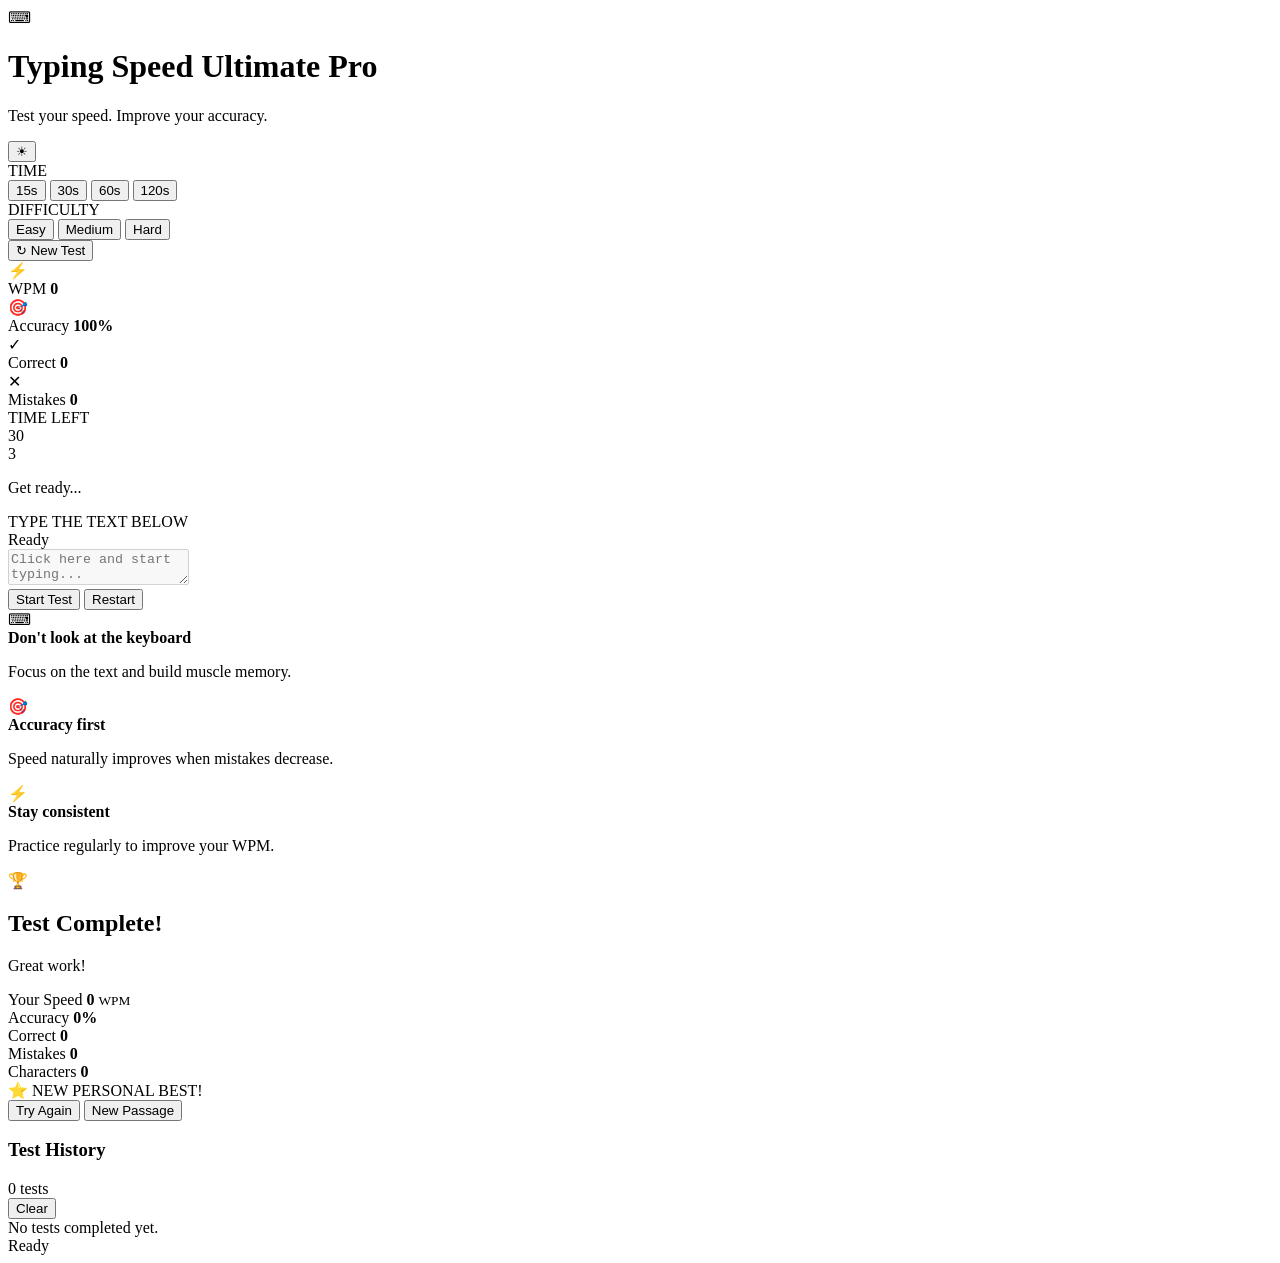
==== index.html @ 89969267 "Create index.html" ====
<!DOCTYPE html>
<html lang="en">
<head>
  <meta charset="UTF-8">
  <meta name="viewport" content="width=device-width, initial-scale=1.0">
  <title>Typing Speed Ultimate Pro</title>
  <link rel="stylesheet" href="style.css">
</head>

<body>

  <div class="app">

    <!-- HEADER -->
    <header class="topbar">

      <div class="brand-area">
        <div class="logo">⌨</div>

        <div>
          <h1>Typing Speed <span>Ultimate Pro</span></h1>
          <p>Test your speed. Improve your accuracy.</p>
        </div>
      </div>

      <button id="themeBtn" class="icon-button" title="Change theme">
        ☀
      </button>

    </header>


    <!-- HOME / TEST SCREEN -->
    <main id="testScreen">

      <!-- SETTINGS -->
      <section class="settings-card">

        <div class="setting-group">
          <label>TIME</label>

          <div class="segmented">
            <button class="time-btn" data-time="15">15s</button>
            <button class="time-btn active" data-time="30">30s</button>
            <button class="time-btn" data-time="60">60s</button>
            <button class="time-btn" data-time="120">120s</button>
          </div>
        </div>


        <div class="setting-group">
          <label>DIFFICULTY</label>

          <div class="segmented">
            <button class="difficulty-btn active" data-difficulty="easy">
              Easy
            </button>

            <button class="difficulty-btn" data-difficulty="medium">
              Medium
            </button>

            <button class="difficulty-btn" data-difficulty="hard">
              Hard
            </button>
          </div>
        </div>


        <button id="newTestBtn" class="new-test-button">
          <span>↻</span>
          New Test
        </button>

      </section>


      <!-- LIVE STATS -->
      <section class="stats-grid">

        <div class="stat-card">
          <div class="stat-icon">⚡</div>
          <div>
            <span>WPM</span>
            <strong id="wpm">0</strong>
          </div>
        </div>

        <div class="stat-card">
          <div class="stat-icon">🎯</div>
          <div>
            <span>Accuracy</span>
            <strong id="accuracy">100%</strong>
          </div>
        </div>

        <div class="stat-card">
          <div class="stat-icon">✓</div>
          <div>
            <span>Correct</span>
            <strong id="correctChars">0</strong>
          </div>
        </div>

        <div class="stat-card">
          <div class="stat-icon">✕</div>
          <div>
            <span>Mistakes</span>
            <strong id="mistakes">0</strong>
          </div>
        </div>

      </section>


      <!-- TIMER -->
      <section class="timer-area">

        <div class="timer-label">TIME LEFT</div>

        <div id="timer" class="timer">
          30
        </div>

        <div class="progress-track">
          <div id="progressBar" class="progress-bar"></div>
        </div>

      </section>


      <!-- TYPING AREA -->
      <section class="typing-card">

        <div id="countdownOverlay" class="countdown-overlay hidden">
          <div id="countdownNumber">3</div>
          <p>Get ready...</p>
        </div>


        <div class="typing-header">

          <div>
            <span class="small-label">TYPE THE TEXT BELOW</span>
          </div>

          <div id="statusText" class="status">
            Ready
          </div>

        </div>


        <div id="textDisplay" class="text-display"></div>


        <textarea
          id="typingInput"
          class="typing-input"
          placeholder="Click here and start typing..."
          autocomplete="off"
          autocorrect="off"
          autocapitalize="off"
          spellcheck="false"
          disabled
        ></textarea>


        <div class="typing-actions">

          <button id="startBtn" class="start-button">
            Start Test
          </button>

          <button id="restartBtn" class="secondary-button">
            Restart
          </button>

        </div>

      </section>


      <!-- QUICK TIPS -->
      <section class="tips-card">

        <div class="tip">
          <span>⌨</span>
          <div>
            <strong>Don't look at the keyboard</strong>
            <p>Focus on the text and build muscle memory.</p>
          </div>
        </div>

        <div class="tip">
          <span>🎯</span>
          <div>
            <strong>Accuracy first</strong>
            <p>Speed naturally improves when mistakes decrease.</p>
          </div>
        </div>

        <div class="tip">
          <span>⚡</span>
          <div>
            <strong>Stay consistent</strong>
            <p>Practice regularly to improve your WPM.</p>
          </div>
        </div>

      </section>

    </main>


    <!-- RESULTS SCREEN -->
    <section id="resultsScreen" class="results-screen hidden">

      <div class="results-card">

        <div class="results-top">
          <div class="trophy">🏆</div>

          <h2>Test Complete!</h2>

          <p id="resultMessage">
            Great work!
          </p>
        </div>


        <div class="big-score">

          <span>Your Speed</span>

          <strong id="finalWpm">
            0
          </strong>

          <small>WPM</small>

        </div>


        <div class="result-grid">

          <div class="result-stat">
            <span>Accuracy</span>
            <strong id="finalAccuracy">0%</strong>
          </div>

          <div class="result-stat">
            <span>Correct</span>
            <strong id="finalCorrect">0</strong>
          </div>

          <div class="result-stat">
            <span>Mistakes</span>
            <strong id="finalMistakes">0</strong>
          </div>

          <div class="result-stat">
            <span>Characters</span>
            <strong id="finalCharacters">0</strong>
          </div>

        </div>


        <div id="newRecord" class="new-record hidden">
          ⭐ NEW PERSONAL BEST!
        </div>


        <div class="result-actions">

          <button id="tryAgainBtn" class="start-button">
            Try Again
          </button>

          <button id="newPassageBtn" class="secondary-button">
            New Passage
          </button>

        </div>

      </div>


      <!-- HISTORY -->
      <div class="history-panel">

        <div class="history-header">

          <div>
            <h3>Test History</h3>
            <span id="historyCount">
              0 tests
            </span>
          </div>

          <button id="clearHistoryBtn">
            Clear
          </button>

        </div>


        <div id="historyList" class="history-list">

          <div class="empty-history">
            No tests completed yet.
          </div>

        </div>

      </div>

    </section>

  </div>


  <!-- TOAST -->
  <div id="toast" class="toast">
    Ready
  </div>


  <script src="script.js"></script>

</body>
</html>
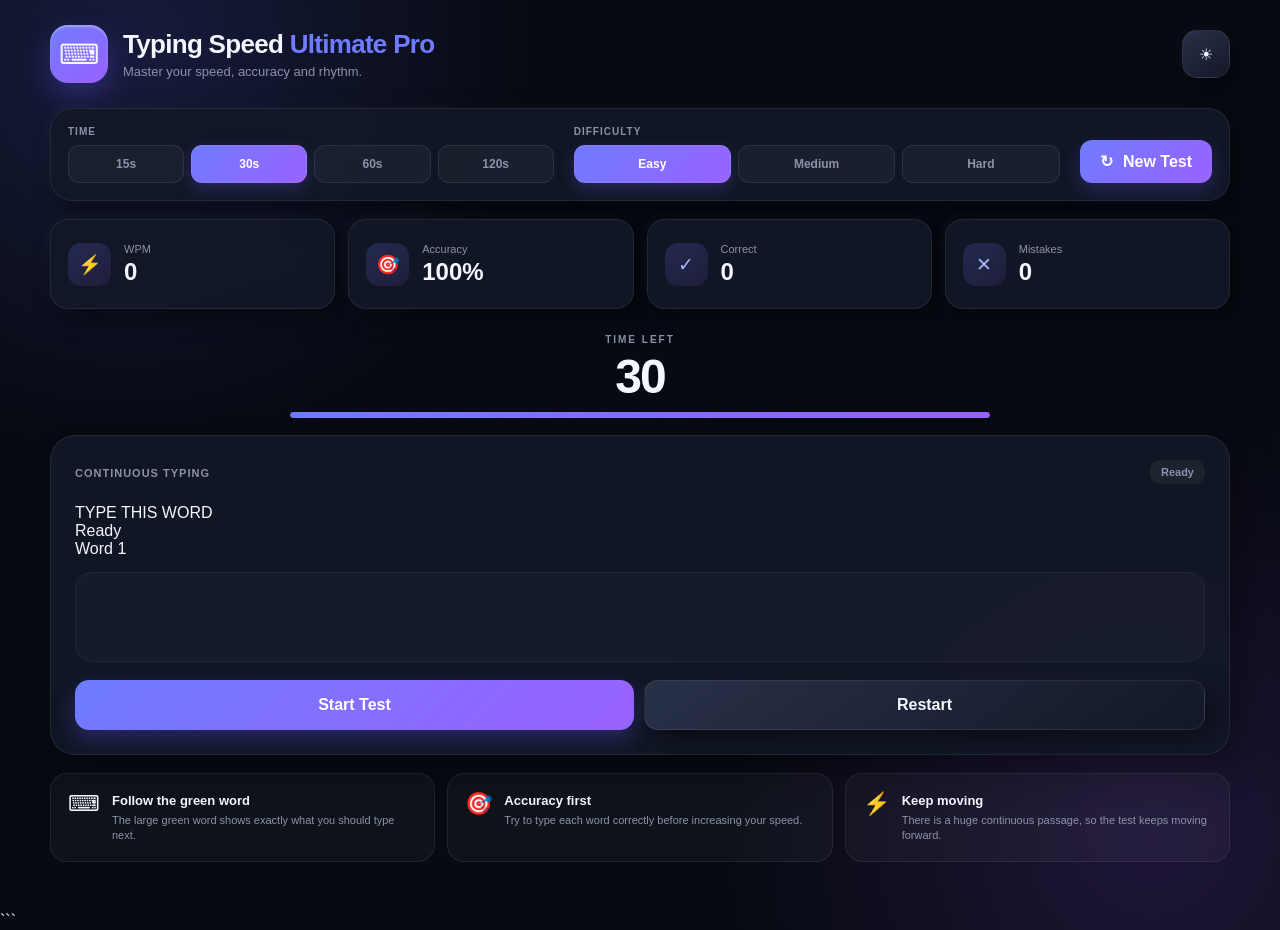
==== commit db4662f0: "Update index.html" ====
--- a/index.html
+++ b/index.html
@@ -1,333 +1,524 @@
 <!DOCTYPE html>
 <html lang="en">
 <head>
-  <meta charset="UTF-8">
-  <meta name="viewport" content="width=device-width, initial-scale=1.0">
-  <title>Typing Speed Ultimate Pro</title>
-  <link rel="stylesheet" href="style.css">
+<meta charset="UTF-8">
+<meta name="viewport" content="width=device-width, initial-scale=1.0">
+<title>Typing Speed Ultimate Pro</title>
+<link rel="stylesheet" href="style.css">
 </head>
 
 <body>
 
-  <div class="app">
-
-    <!-- HEADER -->
-    <header class="topbar">
-
-      <div class="brand-area">
-        <div class="logo">⌨</div>
-
-        <div>
-          <h1>Typing Speed <span>Ultimate Pro</span></h1>
-          <p>Test your speed. Improve your accuracy.</p>
-        </div>
-      </div>
-
-      <button id="themeBtn" class="icon-button" title="Change theme">
-        ☀
+<div class="app">
+
+<header class="topbar">
+
+  <div class="brand-area">
+
+    <div class="logo">⌨</div>
+
+    <div>
+      <h1>Typing Speed <span>Ultimate Pro</span></h1>
+      <p>Master your speed, accuracy and rhythm.</p>
+    </div>
+
+  </div>
+
+  <button id="themeBtn" class="icon-button">
+    ☀
+  </button>
+
+</header>
+
+
+<main id="testScreen">
+
+  <!-- SETTINGS -->
+
+  <section class="settings-card">
+
+    <div class="setting-group">
+
+      <label>TIME</label>
+
+      <div class="segmented">
+
+        <button class="time-btn" data-time="15">
+          15s
+        </button>
+
+        <button class="time-btn active" data-time="30">
+          30s
+        </button>
+
+        <button class="time-btn" data-time="60">
+          60s
+        </button>
+
+        <button class="time-btn" data-time="120">
+          120s
+        </button>
+
+      </div>
+
+    </div>
+
+
+    <div class="setting-group">
+
+      <label>DIFFICULTY</label>
+
+      <div class="segmented">
+
+        <button class="difficulty-btn active" data-difficulty="easy">
+          Easy
+        </button>
+
+        <button class="difficulty-btn" data-difficulty="medium">
+          Medium
+        </button>
+
+        <button class="difficulty-btn" data-difficulty="hard">
+          Hard
+        </button>
+
+      </div>
+
+    </div>
+
+
+    <button id="newTestBtn" class="new-test-button">
+      <span>↻</span>
+      New Test
+    </button>
+
+  </section>
+
+
+  <!-- LIVE STATS -->
+
+  <section class="stats-grid">
+
+    <div class="stat-card">
+
+      <div class="stat-icon">⚡</div>
+
+      <div>
+        <span>WPM</span>
+        <strong id="wpm">0</strong>
+      </div>
+
+    </div>
+
+
+    <div class="stat-card">
+
+      <div class="stat-icon">🎯</div>
+
+      <div>
+        <span>Accuracy</span>
+        <strong id="accuracy">100%</strong>
+      </div>
+
+    </div>
+
+
+    <div class="stat-card">
+
+      <div class="stat-icon">✓</div>
+
+      <div>
+        <span>Correct</span>
+        <strong id="correctChars">0</strong>
+      </div>
+
+    </div>
+
+
+    <div class="stat-card">
+
+      <div class="stat-icon">✕</div>
+
+      <div>
+        <span>Mistakes</span>
+        <strong id="mistakes">0</strong>
+      </div>
+
+    </div>
+
+  </section>
+
+
+  <!-- TIMER -->
+
+  <section class="timer-area">
+
+    <div class="timer-label">
+      TIME LEFT
+    </div>
+
+    <div id="timer" class="timer">
+      30
+    </div>
+
+    <div class="progress-track">
+
+      <div
+        id="progressBar"
+        class="progress-bar">
+      </div>
+
+    </div>
+
+  </section>
+
+
+  <!-- NEW CONTINUOUS TYPING AREA -->
+
+  <section class="typing-card">
+
+    <div
+      id="countdownOverlay"
+      class="countdown-overlay hidden">
+
+      <div id="countdownNumber">
+        3
+      </div>
+
+      <p>Get ready...</p>
+
+    </div>
+
+
+    <div class="typing-header">
+
+      <div>
+
+        <span class="small-label">
+          CONTINUOUS TYPING
+        </span>
+
+      </div>
+
+      <div id="statusText" class="status">
+        Ready
+      </div>
+
+    </div>
+
+
+    <!-- FOCUS WORD -->
+
+    <div class="focus-word-area">
+
+      <div class="focus-label">
+        TYPE THIS WORD
+      </div>
+
+      <div
+        id="focusWord"
+        class="focus-word">
+        Ready
+      </div>
+
+      <div
+        id="wordCounter"
+        class="word-counter">
+        Word 1
+      </div>
+
+    </div>
+
+
+    <!-- MOVING WORDS -->
+
+    <div
+      id="movingText"
+      class="moving-text">
+    </div>
+
+
+    <!-- TYPING INPUT -->
+
+    <textarea
+      id="typingInput"
+      class="typing-input"
+      placeholder="Click here and start typing..."
+      autocomplete="off"
+      autocorrect="off"
+      autocapitalize="off"
+      spellcheck="false"
+      disabled>
+    </textarea>
+
+
+    <div class="typing-actions">
+
+      <button
+        id="startBtn"
+        class="start-button">
+        Start Test
       </button>
 
-    </header>
-
-
-    <!-- HOME / TEST SCREEN -->
-    <main id="testScreen">
-
-      <!-- SETTINGS -->
-      <section class="settings-card">
-
-        <div class="setting-group">
-          <label>TIME</label>
-
-          <div class="segmented">
-            <button class="time-btn" data-time="15">15s</button>
-            <button class="time-btn active" data-time="30">30s</button>
-            <button class="time-btn" data-time="60">60s</button>
-            <button class="time-btn" data-time="120">120s</button>
-          </div>
-        </div>
-
-
-        <div class="setting-group">
-          <label>DIFFICULTY</label>
-
-          <div class="segmented">
-            <button class="difficulty-btn active" data-difficulty="easy">
-              Easy
-            </button>
-
-            <button class="difficulty-btn" data-difficulty="medium">
-              Medium
-            </button>
-
-            <button class="difficulty-btn" data-difficulty="hard">
-              Hard
-            </button>
-          </div>
-        </div>
-
-
-        <button id="newTestBtn" class="new-test-button">
-          <span>↻</span>
-          New Test
-        </button>
-
-      </section>
-
-
-      <!-- LIVE STATS -->
-      <section class="stats-grid">
-
-        <div class="stat-card">
-          <div class="stat-icon">⚡</div>
-          <div>
-            <span>WPM</span>
-            <strong id="wpm">0</strong>
-          </div>
-        </div>
-
-        <div class="stat-card">
-          <div class="stat-icon">🎯</div>
-          <div>
-            <span>Accuracy</span>
-            <strong id="accuracy">100%</strong>
-          </div>
-        </div>
-
-        <div class="stat-card">
-          <div class="stat-icon">✓</div>
-          <div>
-            <span>Correct</span>
-            <strong id="correctChars">0</strong>
-          </div>
-        </div>
-
-        <div class="stat-card">
-          <div class="stat-icon">✕</div>
-          <div>
-            <span>Mistakes</span>
-            <strong id="mistakes">0</strong>
-          </div>
-        </div>
-
-      </section>
-
-
-      <!-- TIMER -->
-      <section class="timer-area">
-
-        <div class="timer-label">TIME LEFT</div>
-
-        <div id="timer" class="timer">
-          30
-        </div>
-
-        <div class="progress-track">
-          <div id="progressBar" class="progress-bar"></div>
-        </div>
-
-      </section>
-
-
-      <!-- TYPING AREA -->
-      <section class="typing-card">
-
-        <div id="countdownOverlay" class="countdown-overlay hidden">
-          <div id="countdownNumber">3</div>
-          <p>Get ready...</p>
-        </div>
-
-
-        <div class="typing-header">
-
-          <div>
-            <span class="small-label">TYPE THE TEXT BELOW</span>
-          </div>
-
-          <div id="statusText" class="status">
-            Ready
-          </div>
-
-        </div>
-
-
-        <div id="textDisplay" class="text-display"></div>
-
-
-        <textarea
-          id="typingInput"
-          class="typing-input"
-          placeholder="Click here and start typing..."
-          autocomplete="off"
-          autocorrect="off"
-          autocapitalize="off"
-          spellcheck="false"
-          disabled
-        ></textarea>
-
-
-        <div class="typing-actions">
-
-          <button id="startBtn" class="start-button">
-            Start Test
-          </button>
-
-          <button id="restartBtn" class="secondary-button">
-            Restart
-          </button>
-
-        </div>
-
-      </section>
-
-
-      <!-- QUICK TIPS -->
-      <section class="tips-card">
-
-        <div class="tip">
-          <span>⌨</span>
-          <div>
-            <strong>Don't look at the keyboard</strong>
-            <p>Focus on the text and build muscle memory.</p>
-          </div>
-        </div>
-
-        <div class="tip">
-          <span>🎯</span>
-          <div>
-            <strong>Accuracy first</strong>
-            <p>Speed naturally improves when mistakes decrease.</p>
-          </div>
-        </div>
-
-        <div class="tip">
-          <span>⚡</span>
-          <div>
-            <strong>Stay consistent</strong>
-            <p>Practice regularly to improve your WPM.</p>
-          </div>
-        </div>
-
-      </section>
-
-    </main>
-
-
-    <!-- RESULTS SCREEN -->
-    <section id="resultsScreen" class="results-screen hidden">
-
-      <div class="results-card">
-
-        <div class="results-top">
-          <div class="trophy">🏆</div>
-
-          <h2>Test Complete!</h2>
-
-          <p id="resultMessage">
-            Great work!
-          </p>
-        </div>
-
-
-        <div class="big-score">
-
-          <span>Your Speed</span>
-
-          <strong id="finalWpm">
-            0
-          </strong>
-
-          <small>WPM</small>
-
-        </div>
-
-
-        <div class="result-grid">
-
-          <div class="result-stat">
-            <span>Accuracy</span>
-            <strong id="finalAccuracy">0%</strong>
-          </div>
-
-          <div class="result-stat">
-            <span>Correct</span>
-            <strong id="finalCorrect">0</strong>
-          </div>
-
-          <div class="result-stat">
-            <span>Mistakes</span>
-            <strong id="finalMistakes">0</strong>
-          </div>
-
-          <div class="result-stat">
-            <span>Characters</span>
-            <strong id="finalCharacters">0</strong>
-          </div>
-
-        </div>
-
-
-        <div id="newRecord" class="new-record hidden">
-          ⭐ NEW PERSONAL BEST!
-        </div>
-
-
-        <div class="result-actions">
-
-          <button id="tryAgainBtn" class="start-button">
-            Try Again
-          </button>
-
-          <button id="newPassageBtn" class="secondary-button">
-            New Passage
-          </button>
-
-        </div>
-
-      </div>
-
-
-      <!-- HISTORY -->
-      <div class="history-panel">
-
-        <div class="history-header">
-
-          <div>
-            <h3>Test History</h3>
-            <span id="historyCount">
-              0 tests
-            </span>
-          </div>
-
-          <button id="clearHistoryBtn">
-            Clear
-          </button>
-
-        </div>
-
-
-        <div id="historyList" class="history-list">
-
-          <div class="empty-history">
-            No tests completed yet.
-          </div>
-
-        </div>
-
-      </div>
-
-    </section>
+      <button
+        id="restartBtn"
+        class="secondary-button">
+        Restart
+      </button>
+
+    </div>
+
+  </section>
+
+
+  <!-- TIPS -->
+
+  <section class="tips-card">
+
+    <div class="tip">
+
+      <span>⌨</span>
+
+      <div>
+        <strong>
+          Follow the green word
+        </strong>
+
+        <p>
+          The large green word shows exactly
+          what you should type next.
+        </p>
+      </div>
+
+    </div>
+
+
+    <div class="tip">
+
+      <span>🎯</span>
+
+      <div>
+        <strong>
+          Accuracy first
+        </strong>
+
+        <p>
+          Try to type each word correctly
+          before increasing your speed.
+        </p>
+      </div>
+
+    </div>
+
+
+    <div class="tip">
+
+      <span>⚡</span>
+
+      <div>
+        <strong>
+          Keep moving
+        </strong>
+
+        <p>
+          There is a huge continuous passage,
+          so the test keeps moving forward.
+        </p>
+      </div>
+
+    </div>
+
+  </section>
+
+</main>
+
+
+<!-- RESULTS -->
+
+<section
+  id="resultsScreen"
+  class="results-screen hidden">
+
+  <div class="results-card">
+
+    <div class="results-top">
+
+      <div class="trophy">
+        🏆
+      </div>
+
+      <h2>
+        Test Complete!
+      </h2>
+
+      <p id="resultMessage">
+        Great work!
+      </p>
+
+    </div>
+
+
+    <div class="big-score">
+
+      <span>
+        Your Speed
+      </span>
+
+      <strong id="finalWpm">
+        0
+      </strong>
+
+      <small>
+        WPM
+      </small>
+
+    </div>
+
+
+    <div class="result-grid">
+
+      <div class="result-stat">
+
+        <span>
+          Accuracy
+        </span>
+
+        <strong id="finalAccuracy">
+          0%
+        </strong>
+
+      </div>
+
+
+      <div class="result-stat">
+
+        <span>
+          Correct
+        </span>
+
+        <strong id="finalCorrect">
+          0
+        </strong>
+
+      </div>
+
+
+      <div class="result-stat">
+
+        <span>
+          Mistakes
+        </span>
+
+        <strong id="finalMistakes">
+          0
+        </strong>
+
+      </div>
+
+
+      <div class="result-stat">
+
+        <span>
+          Characters
+        </span>
+
+        <strong id="finalCharacters">
+          0
+        </strong>
+
+      </div>
+
+    </div>
+
+
+    <div
+      id="newRecord"
+      class="new-record hidden">
+
+      ⭐ NEW PERSONAL BEST!
+
+    </div>
+
+
+    <div class="result-actions">
+
+      <button
+        id="tryAgainBtn"
+        class="start-button">
+
+        Try Again
+
+      </button>
+
+
+      <button
+        id="newPassageBtn"
+        class="secondary-button">
+
+        New Passage
+
+      </button>
+
+    </div>
 
   </div>
 
 
-  <!-- TOAST -->
-  <div id="toast" class="toast">
-    Ready
+  <!-- HISTORY -->
+
+  <div class="history-panel">
+
+    <div class="history-header">
+
+      <div>
+
+        <h3>
+          Test History
+        </h3>
+
+        <span id="historyCount">
+          0 tests
+        </span>
+
+      </div>
+
+      <button id="clearHistoryBtn">
+        Clear
+      </button>
+
+    </div>
+
+
+    <div
+      id="historyList"
+      class="history-list">
+
+      <div class="empty-history">
+        No tests completed yet.
+      </div>
+
+    </div>
+
   </div>
 
-
-  <script src="script.js"></script>
+</section>
+
+</div>
+
+
+<!-- TOAST -->
+
+<div
+  id="toast"
+  class="toast">
+
+  Ready
+
+</div>
+
+
+<script src="script.js"></script>
 
 </body>
 </html>
+```
--- a/style.css
+++ b/style.css
@@ -0,0 +1,1211 @@
+* {
+  box-sizing: border-box;
+  margin: 0;
+  padding: 0;
+}
+
+:root {
+  --bg: #070a12;
+  --card: rgba(19, 24, 39, 0.88);
+  --card2: rgba(27, 34, 54, 0.9);
+  --text: #f5f7ff;
+  --muted: #8993aa;
+
+  --accent: #6f7cff;
+  --accent2: #9a62ff;
+
+  --green: #42d98b;
+  --red: #ff5c70;
+
+  --border: rgba(255,255,255,0.08);
+
+  --button:
+    linear-gradient(
+      145deg,
+      #293149,
+      #131827
+    );
+
+  --shadow:
+    10px 10px 25px rgba(0,0,0,0.4),
+    -5px -5px 14px rgba(255,255,255,0.025);
+}
+
+body.light {
+  --bg: #e9edf6;
+  --card: rgba(255,255,255,0.88);
+  --card2: #ffffff;
+  --text: #171b28;
+  --muted: #667087;
+
+  --button:
+    linear-gradient(
+      145deg,
+      #ffffff,
+      #dce2ed
+    );
+
+  --border: rgba(0,0,0,0.08);
+
+  --shadow:
+    8px 8px 20px rgba(80,90,110,0.2),
+    -6px -6px 15px rgba(255,255,255,0.9);
+}
+
+html,
+body {
+  min-height: 100%;
+}
+
+body {
+  min-height: 100vh;
+
+  background:
+    radial-gradient(
+      circle at 10% 5%,
+      rgba(93,108,255,0.18),
+      transparent 28%
+    ),
+    radial-gradient(
+      circle at 90% 90%,
+      rgba(154,80,255,0.16),
+      transparent 30%
+    ),
+    var(--bg);
+
+  color: var(--text);
+
+  font-family:
+    Inter,
+    -apple-system,
+    BlinkMacSystemFont,
+    "Segoe UI",
+    Arial,
+    sans-serif;
+
+  transition:
+    background 0.3s,
+    color 0.3s;
+}
+
+button,
+textarea {
+  font: inherit;
+}
+
+button {
+  cursor: pointer;
+  border: none;
+}
+
+.hidden {
+  display: none !important;
+}
+
+
+/* =========================================
+   APP
+   ========================================= */
+
+.app {
+  width: min(1180px, 94%);
+  margin: auto;
+  padding: 25px 0 50px;
+}
+
+
+/* =========================================
+   HEADER
+   ========================================= */
+
+.topbar {
+  display: flex;
+  justify-content: space-between;
+  align-items: center;
+  margin-bottom: 25px;
+}
+
+.brand-area {
+  display: flex;
+  align-items: center;
+  gap: 15px;
+}
+
+.logo {
+  width: 58px;
+  height: 58px;
+
+  display: flex;
+  align-items: center;
+  justify-content: center;
+
+  border-radius: 18px;
+
+  background:
+    linear-gradient(
+      145deg,
+      var(--accent),
+      var(--accent2)
+    );
+
+  box-shadow:
+    0 12px 30px rgba(104,90,255,0.3),
+    inset 0 2px 2px rgba(255,255,255,0.3);
+
+  font-size: 28px;
+}
+
+h1 {
+  font-size: 26px;
+  letter-spacing: -0.7px;
+}
+
+h1 span {
+  color: var(--accent);
+}
+
+.brand-area p {
+  color: var(--muted);
+  font-size: 13px;
+  margin-top: 4px;
+}
+
+.icon-button {
+  width: 48px;
+  height: 48px;
+
+  border-radius: 15px;
+
+  background: var(--button);
+  color: var(--text);
+
+  box-shadow: var(--shadow);
+
+  border: 1px solid var(--border);
+
+  transition: 0.15s;
+}
+
+.icon-button:hover {
+  transform: translateY(-2px);
+}
+
+.icon-button:active {
+  transform: translateY(4px) scale(0.96);
+}
+
+
+/* =========================================
+   SETTINGS
+   ========================================= */
+
+.settings-card {
+  padding: 17px;
+
+  display: flex;
+  align-items: end;
+  gap: 20px;
+
+  background: var(--card);
+
+  border: 1px solid var(--border);
+
+  border-radius: 22px;
+
+  box-shadow: var(--shadow);
+
+  backdrop-filter: blur(20px);
+
+  margin-bottom: 18px;
+}
+
+.setting-group {
+  flex: 1;
+}
+
+.setting-group label {
+  display: block;
+
+  font-size: 10px;
+  font-weight: 800;
+
+  color: var(--muted);
+
+  letter-spacing: 1px;
+
+  margin-bottom: 8px;
+}
+
+.segmented {
+  display: flex;
+  gap: 7px;
+}
+
+.segmented button {
+  flex: 1;
+
+  padding: 11px 13px;
+
+  border-radius: 11px;
+
+  color: var(--muted);
+
+  background: rgba(255,255,255,0.04);
+
+  border: 1px solid var(--border);
+
+  font-size: 12px;
+  font-weight: 700;
+
+  transition: 0.15s;
+}
+
+.segmented button:hover {
+  transform: translateY(-1px);
+}
+
+.segmented button.active {
+  color: white;
+
+  background:
+    linear-gradient(
+      135deg,
+      var(--accent),
+      var(--accent2)
+    );
+
+  box-shadow:
+    0 6px 16px rgba(106,96,255,0.25);
+}
+
+.new-test-button {
+  height: 43px;
+
+  padding: 0 20px;
+
+  border-radius: 12px;
+
+  color: white;
+
+  background:
+    linear-gradient(
+      135deg,
+      var(--accent),
+      var(--accent2)
+    );
+
+  font-weight: 800;
+
+  box-shadow:
+    0 8px 20px rgba(105,91,255,0.25);
+
+  transition: 0.15s;
+}
+
+.new-test-button span {
+  margin-right: 6px;
+}
+
+.new-test-button:hover {
+  transform: translateY(-2px);
+}
+
+.new-test-button:active {
+  transform: translateY(3px);
+}
+
+
+/* =========================================
+   STATS
+   ========================================= */
+
+.stats-grid {
+  display: grid;
+
+  grid-template-columns:
+    repeat(4, 1fr);
+
+  gap: 13px;
+
+  margin-bottom: 18px;
+}
+
+.stat-card {
+  min-height: 90px;
+
+  display: flex;
+  align-items: center;
+
+  gap: 13px;
+
+  padding: 17px;
+
+  border-radius: 18px;
+
+  background: var(--card);
+
+  border: 1px solid var(--border);
+
+  box-shadow: var(--shadow);
+
+  backdrop-filter: blur(15px);
+}
+
+.stat-icon {
+  width: 43px;
+  height: 43px;
+
+  border-radius: 13px;
+
+  display: flex;
+  justify-content: center;
+  align-items: center;
+
+  background:
+    linear-gradient(
+      145deg,
+      rgba(111,124,255,0.2),
+      rgba(154,98,255,0.1)
+    );
+
+  color: #aab2ff;
+
+  font-size: 19px;
+}
+
+.stat-card span {
+  display: block;
+
+  color: var(--muted);
+
+  font-size: 11px;
+
+  margin-bottom: 3px;
+}
+
+.stat-card strong {
+  font-size: 24px;
+}
+
+
+/* =========================================
+   TIMER
+   ========================================= */
+
+.timer-area {
+  text-align: center;
+
+  margin: 25px 0 17px;
+}
+
+.timer-label {
+  color: var(--muted);
+
+  font-size: 10px;
+
+  font-weight: 800;
+
+  letter-spacing: 2px;
+}
+
+.timer {
+  font-size: 48px;
+
+  font-weight: 900;
+
+  margin-top: 4px;
+
+  letter-spacing: -2px;
+}
+
+.progress-track {
+  height: 6px;
+
+  width: 100%;
+
+  max-width: 700px;
+
+  margin: 8px auto 0;
+
+  background: rgba(255,255,255,0.07);
+
+  border-radius: 20px;
+
+  overflow: hidden;
+}
+
+.progress-bar {
+  width: 100%;
+  height: 100%;
+
+  border-radius: inherit;
+
+  background:
+    linear-gradient(
+      90deg,
+      var(--accent),
+      var(--accent2)
+    );
+
+  transition: width 0.2s linear;
+}
+
+
+/* =========================================
+   TYPING CARD
+   ========================================= */
+
+.typing-card {
+  position: relative;
+
+  padding: 24px;
+
+  border-radius: 25px;
+
+  background: var(--card);
+
+  border: 1px solid var(--border);
+
+  box-shadow:
+    15px 15px 35px rgba(0,0,0,0.3),
+    inset 0 1px 1px rgba(255,255,255,0.03);
+
+  backdrop-filter: blur(25px);
+}
+
+.typing-header {
+  display: flex;
+
+  justify-content: space-between;
+
+  align-items: center;
+
+  margin-bottom: 20px;
+}
+
+.small-label {
+  color: var(--muted);
+
+  font-size: 11px;
+
+  font-weight: 800;
+
+  letter-spacing: 1px;
+}
+
+.status {
+  padding: 6px 11px;
+
+  border-radius: 10px;
+
+  background: rgba(255,255,255,0.05);
+
+  color: var(--muted);
+
+  font-size: 11px;
+
+  font-weight: 700;
+}
+
+
+/* =========================================
+   TEXT
+   ========================================= */
+
+.text-display {
+  min-height: 150px;
+
+  padding: 25px;
+
+  border-radius: 18px;
+
+  background:
+    linear-gradient(
+      145deg,
+      rgba(8,11,20,0.75),
+      rgba(22,27,43,0.75)
+    );
+
+  border: 1px solid var(--border);
+
+  color: #9da6bd;
+
+  font-size: 22px;
+
+  line-height: 1.8;
+
+  letter-spacing: 0.2px;
+
+  user-select: none;
+}
+
+body.light .text-display {
+  background: #f1f4f9;
+}
+
+.char.correct {
+  color: var(--green);
+}
+
+.char.incorrect {
+  color: var(--red);
+
+  background: rgba(255,92,112,0.12);
+
+  border-radius: 3px;
+}
+
+.char.current {
+  border-left: 2px solid var(--accent);
+
+  animation:
+    cursorBlink 0.8s infinite;
+}
+
+@keyframes cursorBlink {
+
+  0%,
+  100% {
+    border-color: var(--accent);
+  }
+
+  50% {
+    border-color: transparent;
+  }
+
+}
+
+
+/* =========================================
+   INPUT
+   ========================================= */
+
+.typing-input {
+  width: 100%;
+
+  min-height: 90px;
+
+  resize: none;
+
+  margin-top: 14px;
+
+  padding: 17px;
+
+  border-radius: 17px;
+
+  border: 1px solid var(--border);
+
+  outline: none;
+
+  background: rgba(255,255,255,0.04);
+
+  color: var(--text);
+
+  font-size: 17px;
+
+  line-height: 1.5;
+
+  transition: 0.2s;
+}
+
+.typing-input:focus {
+  border-color: rgba(111,124,255,0.5);
+
+  box-shadow:
+    0 0 0 4px rgba(111,124,255,0.08);
+}
+
+.typing-input:disabled {
+  opacity: 0.6;
+
+  cursor: not-allowed;
+}
+
+
+/* =========================================
+   ACTION BUTTONS
+   ========================================= */
+
+.typing-actions {
+  display: flex;
+
+  gap: 10px;
+
+  margin-top: 14px;
+}
+
+.start-button,
+.secondary-button {
+  flex: 1;
+
+  padding: 15px;
+
+  border-radius: 14px;
+
+  font-weight: 800;
+
+  transition: 0.13s;
+}
+
+.start-button {
+  color: white;
+
+  background:
+    linear-gradient(
+      135deg,
+      var(--accent),
+      var(--accent2)
+    );
+
+  box-shadow:
+    0 9px 22px rgba(100,85,255,0.3);
+}
+
+.start-button:hover {
+  transform: translateY(-2px);
+}
+
+.start-button:active {
+  transform: translateY(4px);
+
+  box-shadow:
+    0 3px 8px rgba(100,85,255,0.2);
+}
+
+.secondary-button {
+  color: var(--text);
+
+  background: var(--button);
+
+  border: 1px solid var(--border);
+
+  box-shadow: var(--shadow);
+}
+
+.secondary-button:hover {
+  transform: translateY(-2px);
+}
+
+.secondary-button:active {
+  transform: translateY(4px);
+}
+
+
+/* =========================================
+   COUNTDOWN
+   ========================================= */
+
+.countdown-overlay {
+  position: absolute;
+
+  inset: 0;
+
+  z-index: 20;
+
+  border-radius: 25px;
+
+  display: flex;
+
+  flex-direction: column;
+
+  justify-content: center;
+
+  align-items: center;
+
+  background:
+    rgba(6,9,17,0.9);
+
+  backdrop-filter: blur(10px);
+}
+
+.countdown-overlay div {
+  font-size: 90px;
+
+  font-weight: 900;
+
+  background:
+    linear-gradient(
+      135deg,
+      #8993ff,
+      #bb82ff
+    );
+
+  -webkit-background-clip: text;
+  background-clip: text;
+
+  color: transparent;
+
+  animation: countdownPop 0.8s;
+}
+
+.countdown-overlay p {
+  color: var(--muted);
+
+  font-weight: 700;
+}
+
+@keyframes countdownPop {
+
+  0% {
+    transform: scale(0.5);
+    opacity: 0;
+  }
+
+  70% {
+    transform: scale(1.15);
+    opacity: 1;
+  }
+
+  100% {
+    transform: scale(1);
+  }
+
+}
+
+
+/* =========================================
+   TIPS
+   ========================================= */
+
+.tips-card {
+  display: grid;
+
+  grid-template-columns:
+    repeat(3, 1fr);
+
+  gap: 12px;
+
+  margin-top: 18px;
+}
+
+.tip {
+  display: flex;
+
+  gap: 12px;
+
+  padding: 17px;
+
+  border-radius: 17px;
+
+  background: rgba(255,255,255,0.035);
+
+  border: 1px solid var(--border);
+}
+
+.tip > span {
+  font-size: 22px;
+}
+
+.tip strong {
+  font-size: 13px;
+}
+
+.tip p {
+  color: var(--muted);
+
+  font-size: 11px;
+
+  line-height: 1.4;
+
+  margin-top: 4px;
+}
+
+
+/* =========================================
+   RESULTS
+   ========================================= */
+
+.results-screen {
+  display: grid;
+
+  grid-template-columns:
+    minmax(0, 1fr)
+    330px;
+
+  gap: 18px;
+}
+
+.results-card,
+.history-panel {
+  background: var(--card);
+
+  border: 1px solid var(--border);
+
+  border-radius: 25px;
+
+  box-shadow: var(--shadow);
+
+  backdrop-filter: blur(20px);
+}
+
+.results-card {
+  padding: 30px;
+
+  text-align: center;
+}
+
+.results-top .trophy {
+  font-size: 48px;
+
+  margin-bottom: 5px;
+}
+
+.results-top h2 {
+  font-size: 30px;
+}
+
+.results-top p {
+  color: var(--muted);
+
+  margin-top: 5px;
+}
+
+.big-score {
+  margin: 30px 0;
+
+  padding: 25px;
+
+  border-radius: 20px;
+
+  background:
+    linear-gradient(
+      145deg,
+      rgba(111,124,255,0.14),
+      rgba(154,98,255,0.08)
+    );
+
+  border: 1px solid rgba(111,124,255,0.18);
+}
+
+.big-score span,
+.big-score small {
+  display: block;
+
+  color: var(--muted);
+
+  font-size: 12px;
+}
+
+.big-score strong {
+  display: inline-block;
+
+  font-size: 78px;
+
+  line-height: 1;
+
+  margin: 10px 5px;
+
+  background:
+    linear-gradient(
+      135deg,
+      #8993ff,
+      #c17fff
+    );
+
+  -webkit-background-clip: text;
+  background-clip: text;
+
+  color: transparent;
+}
+
+.result-grid {
+  display: grid;
+
+  grid-template-columns:
+    repeat(2, 1fr);
+
+  gap: 10px;
+}
+
+.result-stat {
+  padding: 17px;
+
+  border-radius: 15px;
+
+  background: rgba(255,255,255,0.035);
+
+  border: 1px solid var(--border);
+}
+
+.result-stat span {
+  display: block;
+
+  color: var(--muted);
+
+  font-size: 11px;
+}
+
+.result-stat strong {
+  display: block;
+
+  margin-top: 4px;
+
+  font-size: 22px;
+}
+
+.new-record {
+  margin: 18px 0;
+
+  padding: 13px;
+
+  border-radius: 13px;
+
+  background:
+    rgba(66,217,139,0.1);
+
+  border: 1px solid rgba(66,217,139,0.25);
+
+  color: var(--green);
+
+  font-weight: 900;
+}
+
+.result-actions {
+  display: flex;
+
+  gap: 10px;
+
+  margin-top: 20px;
+}
+
+
+/* =========================================
+   HISTORY
+   ========================================= */
+
+.history-panel {
+  padding: 20px;
+
+  max-height: 650px;
+
+  display: flex;
+
+  flex-direction: column;
+}
+
+.history-header {
+  display: flex;
+
+  justify-content: space-between;
+
+  align-items: center;
+
+  padding-bottom: 15px;
+
+  border-bottom: 1px solid var(--border);
+}
+
+.history-header h3 {
+  font-size: 18px;
+}
+
+.history-header span {
+  display: block;
+
+  color: var(--muted);
+
+  font-size: 11px;
+
+  margin-top: 3px;
+}
+
+.history-header button {
+  color: var(--red);
+
+  background: transparent;
+
+  font-size: 11px;
+
+  font-weight: 800;
+}
+
+.history-list {
+  overflow-y: auto;
+
+  padding-top: 12px;
+}
+
+.history-item {
+  padding: 13px;
+
+  margin-bottom: 9px;
+
+  border-radius: 14px;
+
+  background: rgba(255,255,255,0.035);
+
+  border: 1px solid var(--border);
+}
+
+.history-item-top {
+  display: flex;
+
+  justify-content: space-between;
+
+  align-items: center;
+}
+
+.history-wpm {
+  font-size: 20px;
+
+  font-weight: 900;
+
+  color: var(--accent);
+}
+
+.history-date {
+  color: var(--muted);
+
+  font-size: 9px;
+}
+
+.history-details {
+  display: flex;
+
+  gap: 10px;
+
+  color: var(--muted);
+
+  font-size: 10px;
+
+  margin-top: 5px;
+}
+
+.empty-history {
+  padding: 40px 10px;
+
+  text-align: center;
+
+  color: var(--muted);
+
+  font-size: 12px;
+}
+
+
+/* =========================================
+   TOAST
+   ========================================= */
+
+.toast {
+  position: fixed;
+
+  left: 50%;
+  bottom: 25px;
+
+  transform:
+    translate(-50%, 100px);
+
+  padding: 12px 19px;
+
+  border-radius: 13px;
+
+  background: #171d2d;
+
+  color: white;
+
+  box-shadow:
+    0 12px 30px rgba(0,0,0,0.4);
+
+  opacity: 0;
+
+  pointer-events: none;
+
+  transition: 0.3s;
+
+  z-index: 100;
+}
+
+.toast.show {
+  transform:
+    translate(-50%, 0);
+
+  opacity: 1;
+}
+
+
+/* =========================================
+   RESPONSIVE
+   ========================================= */
+
+@media (max-width: 850px) {
+
+  .settings-card {
+    flex-direction: column;
+
+    align-items: stretch;
+  }
+
+  .stats-grid {
+    grid-template-columns:
+      repeat(2, 1fr);
+  }
+
+  .tips-card {
+    grid-template-columns: 1fr;
+  }
+
+  .results-screen {
+    grid-template-columns: 1fr;
+  }
+
+  .history-panel {
+    max-height: 450px;
+  }
+
+}
+
+
+@media (max-width: 550px) {
+
+  .app {
+    width: 95%;
+    padding-top: 14px;
+  }
+
+  h1 {
+    font-size: 20px;
+  }
+
+  .logo {
+    width: 48px;
+    height: 48px;
+    font-size: 23px;
+  }
+
+  .typing-card {
+    padding: 15px;
+  }
+
+  .text-display {
+    padding: 17px;
+
+    font-size: 17px;
+
+    line-height: 1.75;
+  }
+
+  .stats-grid {
+    gap: 8px;
+  }
+
+  .stat-card {
+    padding: 12px;
+  }
+
+  .stat-card strong {
+    font-size: 20px;
+  }
+
+  .segmented {
+    flex-wrap: wrap;
+  }
+
+  .segmented button {
+    min-width: 45px;
+  }
+
+  .result-actions {
+    flex-direction: column;
+  }
+
+}
